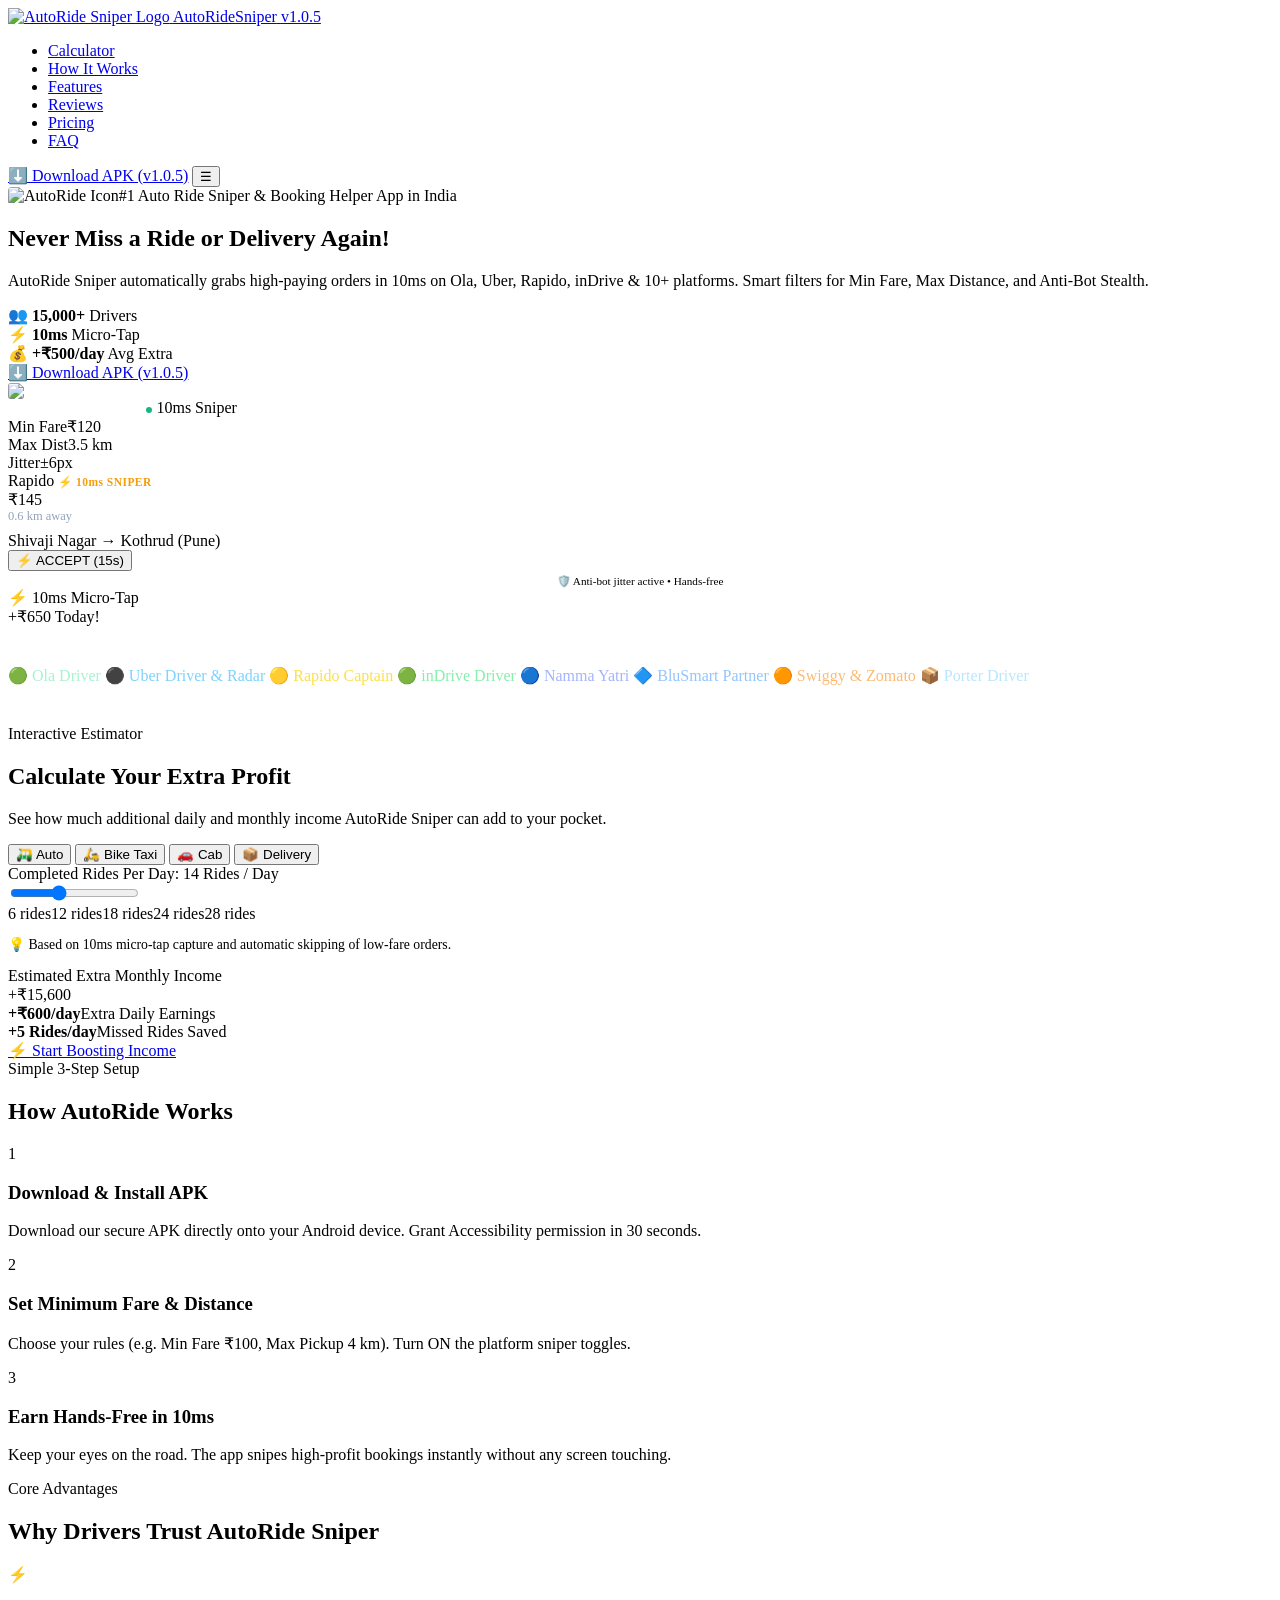
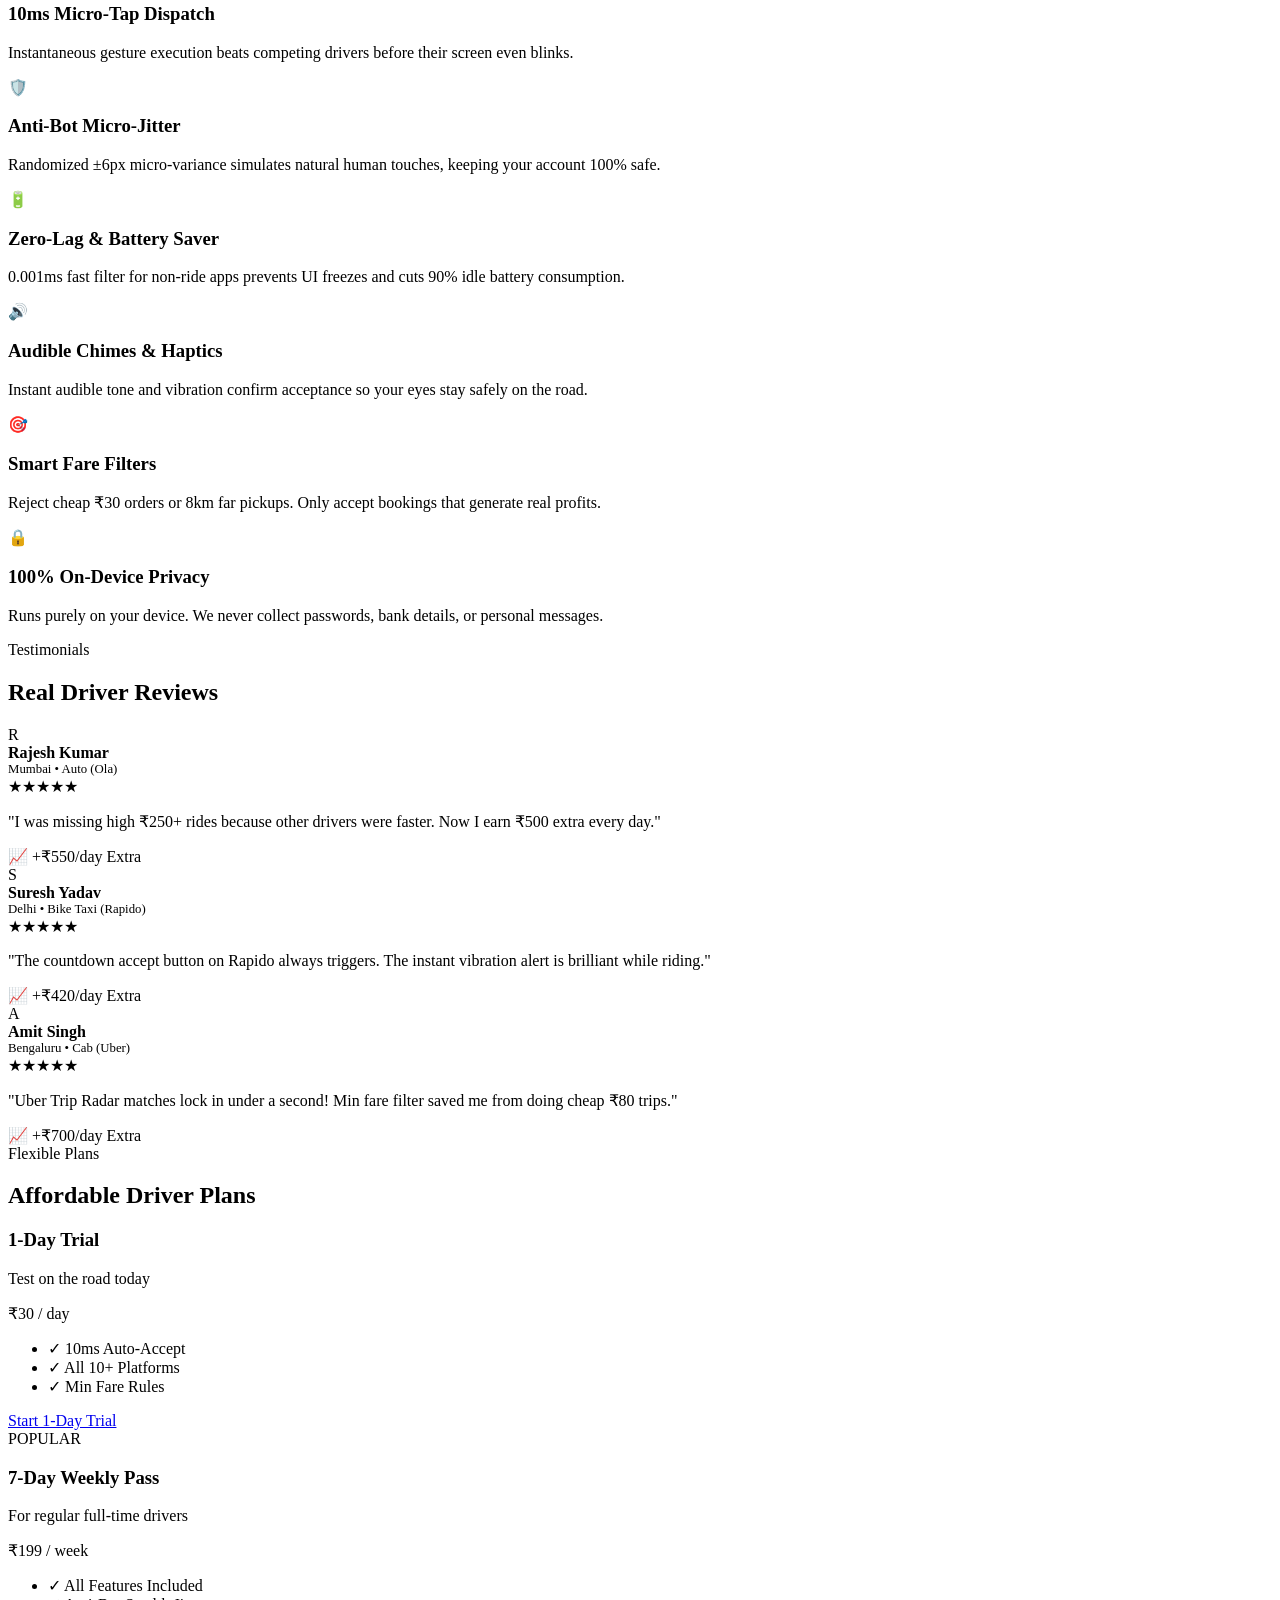
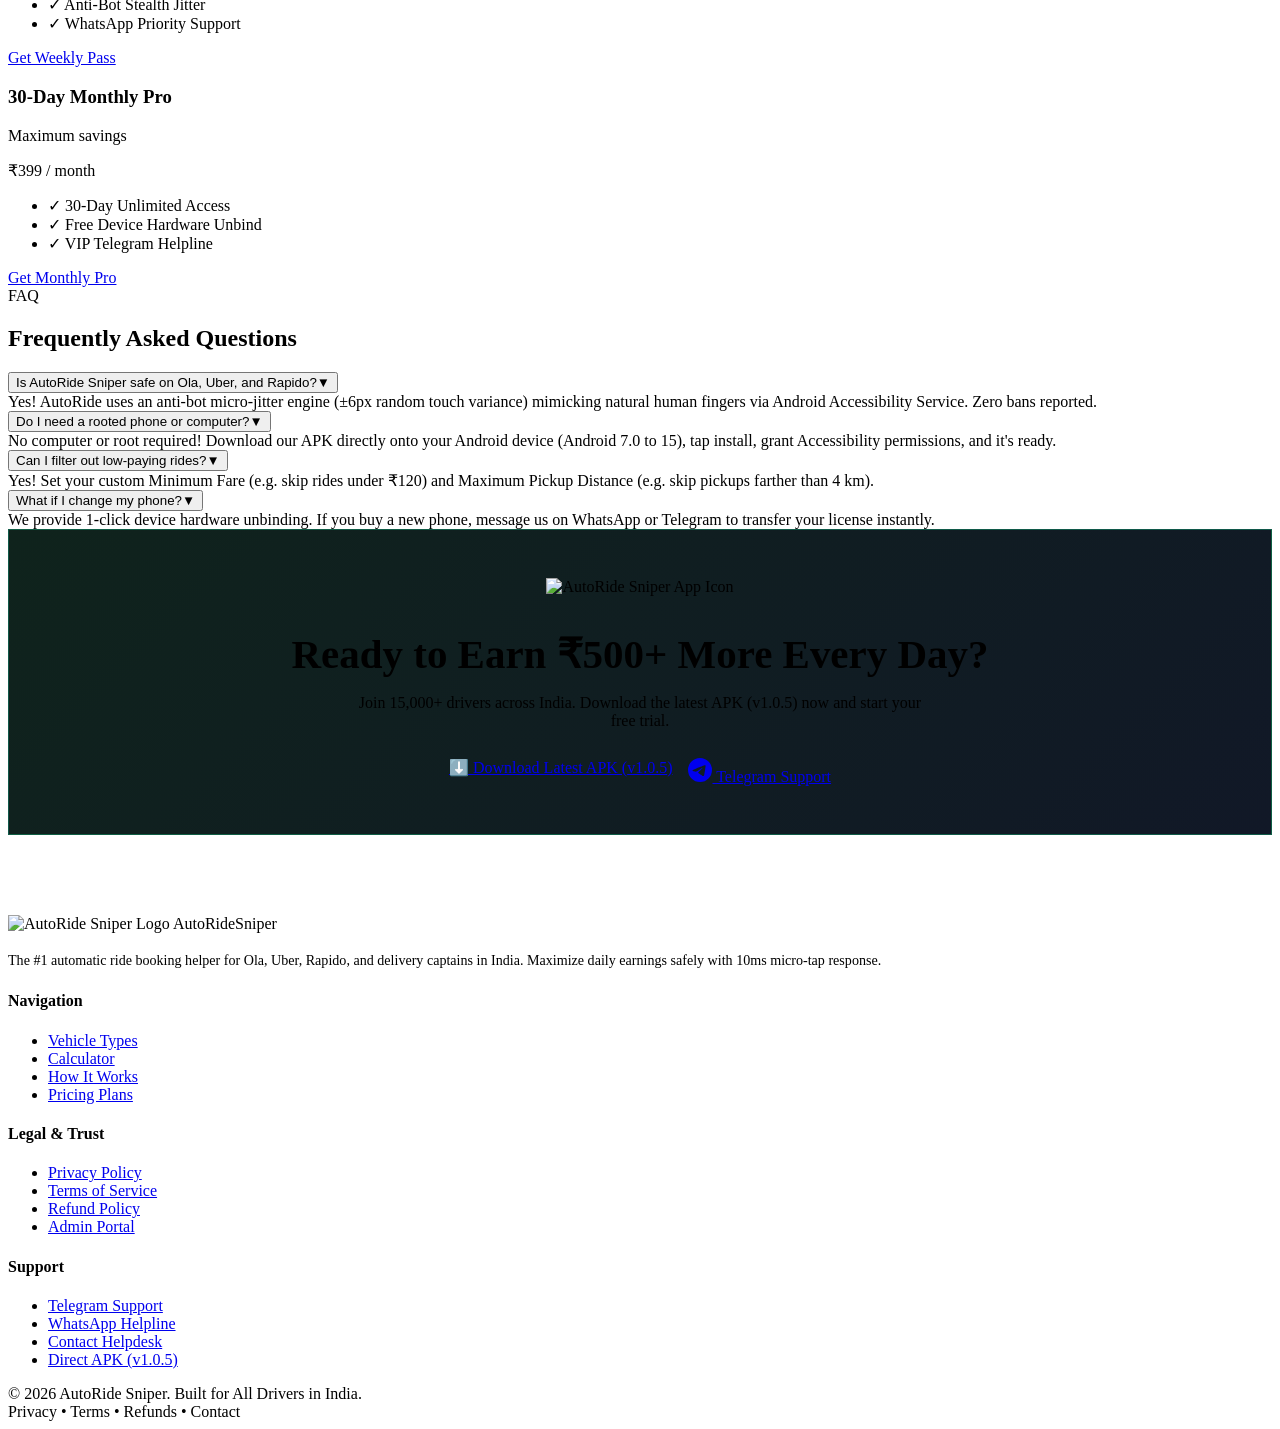
==== static/showcase/index.html @ 6e8ad530 "feat(web): add showcase website and pricing plans - Add Jinja2 template rendering for public pages -" ====
<!DOCTYPE html>
<html lang="en">
<head>
  <meta charset="UTF-8">
  <meta name="viewport" content="width=device-width, initial-scale=1.0">
  <title>AutoRide Sniper - #1 Automatic Ride Booking Accepter for Ola, Uber & Rapido Drivers</title>
  <meta name="description" content="Never miss a high-paying ride booking! AutoRide Sniper automatically accepts rides on Ola, Uber, Rapido, inDrive, Swiggy, Zomato & 10+ platforms with 10ms micro-tap speed and anti-bot stealth.">
  <link rel="icon" href="/logo.png" type="image/png">
  <link rel="stylesheet" href="/css/tokens.css">
  <link rel="stylesheet" href="/css/header.css">
  <link rel="stylesheet" href="/css/footer_faq.css">
  
  <link rel="stylesheet" href="/css/hero.css">
  <link rel="stylesheet" href="/css/mockup.css">
  <link rel="stylesheet" href="/css/sections.css">
  <link rel="stylesheet" href="/css/calculator.css">

</head>
<body>

  <!-- Sticky Glass Navbar (Single Source of Truth) -->
  <header class="site-header">
    <div class="container nav-container">
      <a href="/" class="brand-logo">
        <img src="/logo.png" alt="AutoRide Sniper Logo" class="brand-logo-img">
        <span class="brand-text">AutoRide<span style="color:var(--neon-mint)">Sniper</span></span>
        <span class="brand-badge js-latest-version">v1.0.5</span>
      </a>
      <ul class="nav-links">
        <li><a href="/#calculator" class="nav-link">Calculator</a></li>
        <li><a href="/#how-it-works" class="nav-link">How It Works</a></li>
        <li><a href="/#features" class="nav-link">Features</a></li>
        <li><a href="/#reviews" class="nav-link">Reviews</a></li>
        <li><a href="/pricing" class="nav-link">Pricing</a></li>
        <li><a href="/#faq" class="nav-link">FAQ</a></li>
      </ul>
      <div class="nav-actions">
        <a href="/api/v1/app/download-latest-apk" class="btn btn-primary" download>⬇️ Download APK (<span class="js-latest-version">v1.0.5</span>)</a>
        <button class="nav-toggle-btn" id="navToggleBtn" aria-label="Toggle Navigation">☰</button>
      </div>
    </div>
    <div id="mobileNavMenu" style="display:none; flex-direction:column; background:#0b0e17; padding:1.25rem 2rem; border-bottom:1px solid var(--border-subtle); gap:0.75rem;">
      <a href="/#calculator" class="nav-link">Calculator</a>
      <a href="/#how-it-works" class="nav-link">How It Works</a>
      <a href="/#features" class="nav-link">Features</a>
      <a href="/#reviews" class="nav-link">Reviews</a>
      <a href="/pricing" class="nav-link">Pricing</a>
      <a href="/#faq" class="nav-link">FAQ</a>
      <a href="/api/v1/app/download-latest-apk" class="btn btn-primary" style="text-align:center" download>⬇️ Download APK (<span class="js-latest-version">v1.0.5</span>)</a>
    </div>
  </header>

  <!-- Page Content -->
  
  <!-- Hero Section with Interactive Phone Simulator -->
  <section class="hero-section">
    <div class="container hero-grid">
      <div class="hero-content">
        <div class="hero-badge-pill"><img src="/logo.png" alt="AutoRide Icon" style="width:18px; height:18px; border-radius:4px;"><span class="pulse-dot"></span><span>#1 Auto Ride Sniper & Booking Helper App in India</span></div>
        <h1 class="hero-title">Never Miss a <span class="text-gradient-emerald">Ride or Delivery</span> Again!</h1>
        <p class="hero-description">AutoRide Sniper automatically grabs high-paying orders in 10ms on Ola, Uber, Rapido, inDrive & 10+ platforms. Smart filters for Min Fare, Max Distance, and Anti-Bot Stealth.</p>
        <div class="hero-stats-row">
          <div class="hero-stat-pill">👥 <strong>15,000+</strong> Drivers</div>
          <div class="hero-stat-pill">⚡ <strong>10ms</strong> Micro-Tap</div>
          <div class="hero-stat-pill">💰 <strong>+₹500/day</strong> Avg Extra</div>
        </div>
        <div class="hero-cta-group">
          <a href="/api/v1/app/download-latest-apk" class="btn btn-primary btn-lg" download>⬇️ Download APK (<span class="js-latest-version">v1.0.5</span>)</a>
          <!-- <a href="#simulator" class="btn btn-secondary btn-lg" id="btnLiveDemo">🎮 Test Simulator</a> -->
        </div>
      </div>

      <!-- Live Interactive Phone Mockup Simulator -->
      <div class="phone-mockup-wrapper" id="simulator">
        <div class="phone-mockup">
          <div class="phone-island"></div>
          <div class="phone-screen">
            <div class="mock-topbar">
              <span style="font-weight:700; color:#fff; display:inline-flex; align-items:center; gap:6px;">
                <img src="/logo.png" alt="AutoRide" style="width:16px; height:16px; border-radius:3px;">
                AutoRide Active
              </span>
              <span class="mock-status-pill"><span style="width:6px; height:6px; border-radius:50%; background:#10b981; display:inline-block;"></span> 10ms Sniper</span>
            </div>

            <div class="mock-rule-chips">
              <div class="mock-chip">Min Fare<span>₹120</span></div>
              <div class="mock-chip">Max Dist<span>3.5 km</span></div>
              <div class="mock-chip">Jitter<span>±6px</span></div>
            </div>

            <div class="mock-offer-card">
              <div class="mock-offer-header">
                <span class="mock-plat-badge" id="mockPlatBadge">Rapido</span>
                <span style="font-size:0.72rem; color:#f59e0b; font-weight:700; letter-spacing:0.04em;">⚡ 10ms SNIPER</span>
              </div>
              <div class="mock-fare-val" id="mockFareVal">₹145</div>
              <div style="font-size:0.78rem; color:#94a3b8; margin-bottom:8px;" id="mockDistVal">0.6 km away</div>
              <div class="mock-route" id="mockRouteText">Shivaji Nagar → Kothrud (Pune)</div>
              <button class="mock-accept-btn" id="mockAcceptBtn">⚡ ACCEPT (15s)</button>
            </div>

            <div style="text-align:center; font-size:0.7rem; color:var(--text-muted); padding-top:4px;">
              🛡️ Anti-bot jitter active • Hands-free
            </div>
          </div>

          <!-- Floating Badges -->
          <div class="floating-badge float-top-right">
            <span>⚡ 10ms Micro-Tap</span>
          </div>
          <div class="floating-badge float-bottom-left">
            <span id="todayExtraGain">+₹650 Today!</span>
          </div>
        </div>
      </div>
    </div>
  </section>

  <!-- Supported Platforms Strip -->
  <section class="section section-alt" id="vehicles" style="padding: 2.5rem 0;">
    <div class="container">
      <div class="platform-pills-row">
        <span class="plat-pill" style="border-color:#10b981; color:#a7f3d0">🟢 Ola Driver</span>
        <span class="plat-pill" style="border-color:#38bdf8; color:#7dd3fc">⚫ Uber Driver & Radar</span>
        <span class="plat-pill" style="border-color:#fbbf24; color:#fde047">🟡 Rapido Captain</span>
        <span class="plat-pill" style="border-color:#4ade80; color:#86efac">🟢 inDrive Driver</span>
        <span class="plat-pill" style="border-color:#818cf8; color:#a5b4fc">🔵 Namma Yatri</span>
        <span class="plat-pill" style="border-color:#60a5fa; color:#93c5fd">🔷 BluSmart Partner</span>
        <span class="plat-pill" style="border-color:#fb923c; color:#fdba74">🟠 Swiggy & Zomato</span>
        <span class="plat-pill" style="border-color:#38bdf8; color:#bae6fd">📦 Porter Driver</span>
      </div>
    </div>
  </section>

  <!-- Interactive Earnings Calculator -->
  <section class="section" id="calculator">
    <div class="container">
      <div class="section-header">
        <span class="section-tag">Interactive Estimator</span>
        <h2 class="section-title">Calculate Your <span class="text-gradient-amber">Extra Profit</span></h2>
        <p class="section-subtitle">See how much additional daily and monthly income AutoRide Sniper can add to your pocket.</p>
      </div>
      <div class="calculator-card">
        <div class="calc-grid">
          <div>
            <div class="calc-tabs">
              <button class="calc-tab active" data-vehicle="auto">🛺 Auto</button>
              <button class="calc-tab" data-vehicle="bike">🛵 Bike Taxi</button>
              <button class="calc-tab" data-vehicle="cab">🚗 Cab</button>
              <button class="calc-tab" data-vehicle="delivery">📦 Delivery</button>
            </div>
            <div class="calc-slider-group">
              <div class="calc-slider-header">
                <span>Completed Rides Per Day:</span>
                <span class="calc-slider-val" id="ridesCountVal">14 Rides / Day</span>
              </div>
              <input type="range" min="6" max="28" value="14" step="1" class="calc-slider" id="ridesSlider">
              <div class="calc-ticks">
                <span>6 rides</span><span>12 rides</span><span>18 rides</span><span>24 rides</span><span>28 rides</span>
              </div>
            </div>
            <p style="font-size:0.86rem; color:var(--text-muted)">💡 Based on 10ms micro-tap capture and automatic skipping of low-fare orders.</p>
          </div>
          <div class="calc-results-box">
            <div class="calc-gain-label">Estimated Extra Monthly Income</div>
            <div class="calc-gain-big" id="calcMonthlyGain">+₹15,600</div>
            <div class="calc-gain-stats">
              <div class="calc-stat-item"><strong id="calcDailyGain">+₹600/day</strong><span>Extra Daily Earnings</span></div>
              <div class="calc-stat-item"><strong id="calcMissedSaved">+5 Rides/day</strong><span>Missed Rides Saved</span></div>
            </div>
            <a href="/api/v1/app/download-latest-apk" class="btn btn-primary" style="width:100%" download>⚡ Start Boosting Income</a>
          </div>
        </div>
      </div>
    </div>
  </section>

  <!-- How It Works -->
  <section class="section section-alt" id="how-it-works">
    <div class="container">
      <div class="section-header"><span class="section-tag">Simple 3-Step Setup</span><h2 class="section-title">How AutoRide <span class="text-gradient-emerald">Works</span></h2></div>
      <div class="steps-grid">
        <div class="step-card"><div class="step-number">1</div><h3>Download & Install APK</h3><p>Download our secure APK directly onto your Android device. Grant Accessibility permission in 30 seconds.</p></div>
        <div class="step-card"><div class="step-number">2</div><h3>Set Minimum Fare & Distance</h3><p>Choose your rules (e.g. Min Fare ₹100, Max Pickup 4 km). Turn ON the platform sniper toggles.</p></div>
        <div class="step-card"><div class="step-number">3</div><h3>Earn Hands-Free in 10ms</h3><p>Keep your eyes on the road. The app snipes high-profit bookings instantly without any screen touching.</p></div>
      </div>
    </div>
  </section>

  <!-- Core Features Grid -->
  <section class="section" id="features">
    <div class="container">
      <div class="section-header"><span class="section-tag">Core Advantages</span><h2 class="section-title">Why Drivers Trust <span class="text-gradient-emerald">AutoRide Sniper</span></h2></div>
      <div class="features-grid">
        <div class="feature-card"><div class="feature-icon-box">⚡</div><h3 class="feature-title">10ms Micro-Tap Dispatch</h3><p>Instantaneous gesture execution beats competing drivers before their screen even blinks.</p></div>
        <div class="feature-card"><div class="feature-icon-box">🛡️</div><h3 class="feature-title">Anti-Bot Micro-Jitter</h3><p>Randomized ±6px micro-variance simulates natural human touches, keeping your account 100% safe.</p></div>
        <div class="feature-card"><div class="feature-icon-box">🔋</div><h3 class="feature-title">Zero-Lag & Battery Saver</h3><p>0.001ms fast filter for non-ride apps prevents UI freezes and cuts 90% idle battery consumption.</p></div>
        <div class="feature-card"><div class="feature-icon-box">🔊</div><h3 class="feature-title">Audible Chimes & Haptics</h3><p>Instant audible tone and vibration confirm acceptance so your eyes stay safely on the road.</p></div>
        <div class="feature-card"><div class="feature-icon-box">🎯</div><h3 class="feature-title">Smart Fare Filters</h3><p>Reject cheap ₹30 orders or 8km far pickups. Only accept bookings that generate real profits.</p></div>
        <div class="feature-card"><div class="feature-icon-box">🔒</div><h3 class="feature-title">100% On-Device Privacy</h3><p>Runs purely on your device. We never collect passwords, bank details, or personal messages.</p></div>
      </div>
    </div>
  </section>

  <!-- Real Driver Reviews -->
  <section class="section section-alt" id="reviews">
    <div class="container">
      <div class="section-header"><span class="section-tag">Testimonials</span><h2 class="section-title">Real Driver <span class="text-gradient-emerald">Reviews</span></h2></div>
      <div class="reviews-grid">
        <div class="review-card"><div><div class="review-header"><div class="review-avatar">R</div><div><strong>Rajesh Kumar</strong><div style="font-size:0.8rem; color:var(--text-muted)">Mumbai • Auto (Ola)</div></div></div><div class="review-stars">★★★★★</div><p class="review-quote">"I was missing high ₹250+ rides because other drivers were faster. Now I earn ₹500 extra every day."</p></div><div class="review-gain-tag">📈 +₹550/day Extra</div></div>
        <div class="review-card"><div><div class="review-header"><div class="review-avatar">S</div><div><strong>Suresh Yadav</strong><div style="font-size:0.8rem; color:var(--text-muted)">Delhi • Bike Taxi (Rapido)</div></div></div><div class="review-stars">★★★★★</div><p class="review-quote">"The countdown accept button on Rapido always triggers. The instant vibration alert is brilliant while riding."</p></div><div class="review-gain-tag">📈 +₹420/day Extra</div></div>
        <div class="review-card"><div><div class="review-header"><div class="review-avatar">A</div><div><strong>Amit Singh</strong><div style="font-size:0.8rem; color:var(--text-muted)">Bengaluru • Cab (Uber)</div></div></div><div class="review-stars">★★★★★</div><p class="review-quote">"Uber Trip Radar matches lock in under a second! Min fare filter saved me from doing cheap ₹80 trips."</p></div><div class="review-gain-tag">📈 +₹700/day Extra</div></div>
      </div>
    </div>
  </section>

  <!-- Pricing Plans (Hydrated dynamically from backend) -->
  <section class="section" id="pricing">
    <div class="container">
      <div class="section-header"><span class="section-tag">Flexible Plans</span><h2 class="section-title">Affordable <span class="text-gradient-amber">Driver Plans</span></h2></div>
      <div class="pricing-grid js-pricing-grid">
        <div class="pricing-card"><h3>1-Day Trial</h3><p>Test on the road today</p><div class="pricing-price">₹30 <span>/ day</span></div><ul class="pricing-features"><li><span class="check">✓</span> 10ms Auto-Accept</li><li><span class="check">✓</span> All 10+ Platforms</li><li><span class="check">✓</span> Min Fare Rules</li></ul><a href="/api/v1/app/download-latest-apk" class="btn btn-secondary" download>Start 1-Day Trial</a></div>
        <div class="pricing-card featured"><span class="pricing-badge">POPULAR</span><h3>7-Day Weekly Pass</h3><p>For regular full-time drivers</p><div class="pricing-price">₹199 <span>/ week</span></div><ul class="pricing-features"><li><span class="check">✓</span> All Features Included</li><li><span class="check">✓</span> Anti-Bot Stealth Jitter</li><li><span class="check">✓</span> WhatsApp Priority Support</li></ul><a href="/api/v1/app/download-latest-apk" class="btn btn-primary" download>Get Weekly Pass</a></div>
        <div class="pricing-card"><h3>30-Day Monthly Pro</h3><p>Maximum savings</p><div class="pricing-price">₹399 <span>/ month</span></div><ul class="pricing-features"><li><span class="check">✓</span> 30-Day Unlimited Access</li><li><span class="check">✓</span> Free Device Hardware Unbind</li><li><span class="check">✓</span> VIP Telegram Helpline</li></ul><a href="/api/v1/app/download-latest-apk" class="btn btn-secondary" download>Get Monthly Pro</a></div>
      </div>
    </div>
  </section>

  <!-- FAQ Accordion -->
  <section class="section section-alt" id="faq">
    <div class="container">
      <div class="section-header"><span class="section-tag">FAQ</span><h2 class="section-title">Frequently Asked <span class="text-gradient-emerald">Questions</span></h2></div>
      <div class="faq-accordion">
        <div class="faq-item open"><button class="faq-question"><span>Is AutoRide Sniper safe on Ola, Uber, and Rapido?</span><span class="icon">▼</span></button><div class="faq-answer">Yes! AutoRide uses an anti-bot micro-jitter engine (±6px random touch variance) mimicking natural human fingers via Android Accessibility Service. Zero bans reported.</div></div>
        <div class="faq-item"><button class="faq-question"><span>Do I need a rooted phone or computer?</span><span class="icon">▼</span></button><div class="faq-answer">No computer or root required! Download our APK directly onto your Android device (Android 7.0 to 15), tap install, grant Accessibility permissions, and it's ready.</div></div>
        <div class="faq-item"><button class="faq-question"><span>Can I filter out low-paying rides?</span><span class="icon">▼</span></button><div class="faq-answer">Yes! Set your custom Minimum Fare (e.g. skip rides under ₹120) and Maximum Pickup Distance (e.g. skip pickups farther than 4 km).</div></div>
        <div class="faq-item"><button class="faq-question"><span>What if I change my phone?</span><span class="icon">▼</span></button><div class="faq-answer">We provide 1-click device hardware unbinding. If you buy a new phone, message us on WhatsApp or Telegram to transfer your license instantly.</div></div>
      </div>
    </div>
  </section>

  <!-- CTA Banner -->
  <section class="section" style="padding-bottom: 5rem;">
    <div class="container">
      <div style="background:linear-gradient(135deg, #0f231c 0%, #111827 100%); border:1px solid rgba(16,185,129,0.4); border-radius:var(--radius-xl); padding:3rem 2rem; text-align:center;">
        <img src="/logo.png" alt="AutoRide Sniper App Icon" class="cta-app-icon">
        <h2 style="font-size:clamp(1.8rem, 3.2vw, 2.6rem); margin-bottom:1rem;">Ready to Earn <span class="text-gradient-emerald">₹500+ More</span> Every Day?</h2>
        <p style="color:var(--text-secondary); max-width:580px; margin:0 auto 1.75rem;">Join 15,000+ drivers across India. Download the latest APK (<span class="js-latest-version">v1.0.5</span>) now and start your free trial.</p>
        <div style="display:flex; justify-content:center; gap:1rem; flex-wrap:wrap;">
          <a href="/api/v1/app/download-latest-apk" class="btn btn-primary btn-lg" download>⬇️ Download Latest APK (<span class="js-latest-version">v1.0.5</span>)</a>
          <a href="https://t.me/auto_ride_accepter" target="_blank" class="btn btn-secondary btn-lg"><svg xmlns="http://www.w3.org/2000/svg" width="24" height="24" fill="currentColor" class="bi bi-telegram" viewBox="0 0 16 16">
  <path d="M16 8A8 8 0 1 1 0 8a8 8 0 0 1 16 0M8.287 5.906q-1.168.486-4.666 2.01-.567.225-.595.442c-.03.243.275.339.69.47l.175.055c.408.133.958.288 1.243.294q.39.01.868-.32 3.269-2.206 3.374-2.23c.05-.012.12-.026.166.016s.042.12.037.141c-.03.129-1.227 1.241-1.846 1.817-.193.18-.33.307-.358.336a8 8 0 0 1-.188.186c-.38.366-.664.64.015 1.088.327.216.589.393.85.571.284.194.568.387.936.629q.14.092.27.187c.331.236.63.448.997.414.214-.02.435-.22.547-.82.265-1.417.786-4.486.906-5.751a1.4 1.4 0 0 0-.013-.315.34.34 0 0 0-.114-.217.53.53 0 0 0-.31-.093c-.3.005-.763.166-2.984 1.09"/>
</svg> Telegram Support</a>
        </div>
      </div>
    </div>
  </section>


  <!-- Unified Footer -->
  <footer class="site-footer">
    <div class="container">
      <div class="footer-grid">
        <div class="footer-col">
          <div class="brand-logo" style="margin-bottom:1rem;">
            <img src="/logo.png" alt="AutoRide Sniper Logo" class="brand-logo-img">
            <span class="brand-text">AutoRide<span style="color:var(--neon-mint)">Sniper</span></span>
          </div>
          <p style="font-size:0.88rem; color:var(--text-muted); line-height:1.6;">The #1 automatic ride booking helper for Ola, Uber, Rapido, and delivery captains in India. Maximize daily earnings safely with 10ms micro-tap response.</p>
        </div>
        <div class="footer-col">
          <h4>Navigation</h4>
          <ul class="footer-links">
            <li><a href="/#vehicles">Vehicle Types</a></li>
            <li><a href="/#calculator">Calculator</a></li>
            <li><a href="/#how-it-works">How It Works</a></li>
            <li><a href="/pricing">Pricing Plans</a></li>
          </ul>
        </div>
        <div class="footer-col">
          <h4>Legal & Trust</h4>
          <ul class="footer-links">
            <li><a href="/privacy">Privacy Policy</a></li>
            <li><a href="/terms">Terms of Service</a></li>
            <li><a href="/refund">Refund Policy</a></li>
            <li><a href="/admin">Admin Portal</a></li>
          </ul>
        </div>
        <div class="footer-col">
          <h4>Support</h4>
          <ul class="footer-links">
            <li><a href="https://t.me/auto_ride_accepter" target="_blank">Telegram Support</a></li>
            <li><a href="https://wa.me/918371976797" target="_blank">WhatsApp Helpline</a></li>
            <li><a href="/contact">Contact Helpdesk</a></li>
            <li><a href="/api/v1/app/download-latest-apk" download>Direct APK (<span class="js-latest-version">v1.0.5</span>)</a></li>
          </ul>
        </div>
      </div>
      <div class="footer-bottom">
        <div>© 2026 AutoRide Sniper. Built for All Drivers in India.</div>
        <div><a href="/privacy" style="color:var(--text-muted); text-decoration:none;">Privacy</a> • <a href="/terms" style="color:var(--text-muted); text-decoration:none;">Terms</a> • <a href="/refund" style="color:var(--text-muted); text-decoration:none;">Refunds</a> • <a href="/contact" style="color:var(--text-muted); text-decoration:none;">Contact</a></div>
      </div>
    </div>
  </footer>

  <script src="/js/main.js"></script>
  
  <script src="/js/simulator.js"></script>
  <script src="/js/calculator.js"></script>

</body>
</html>
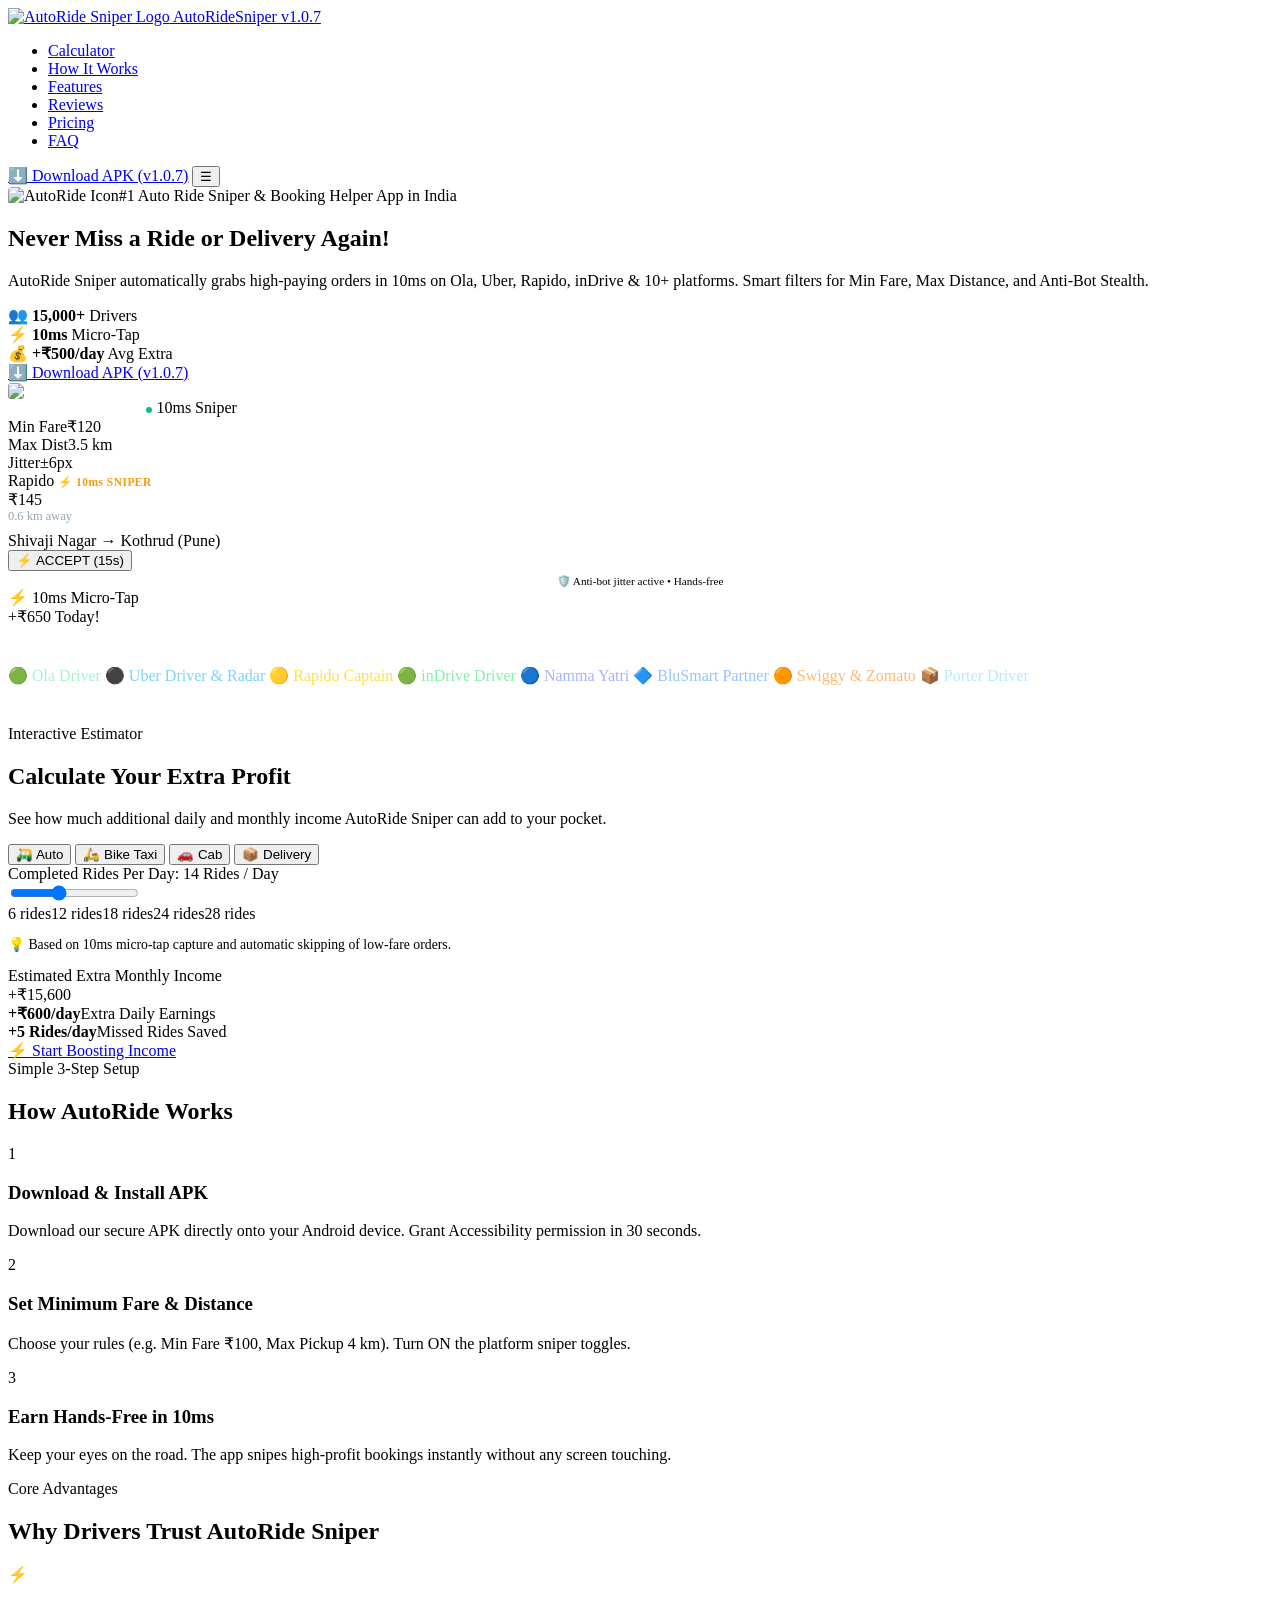
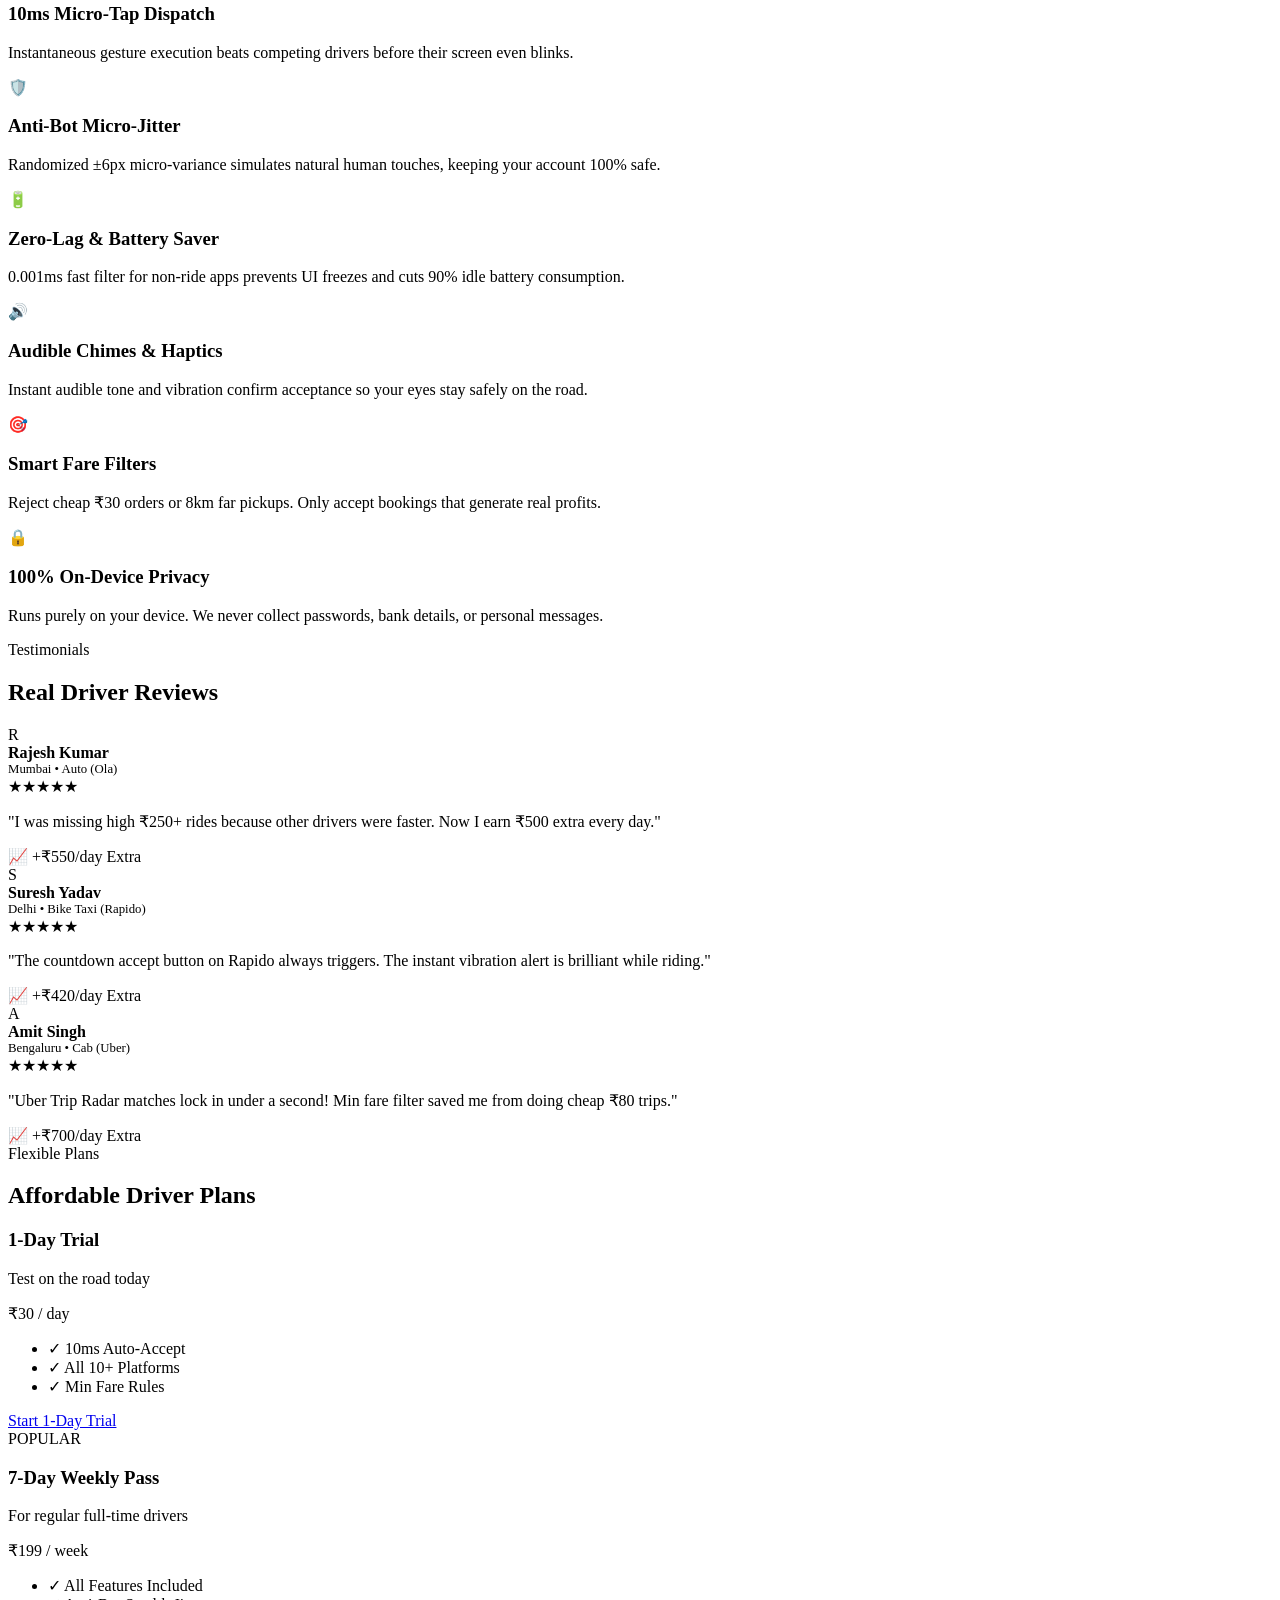
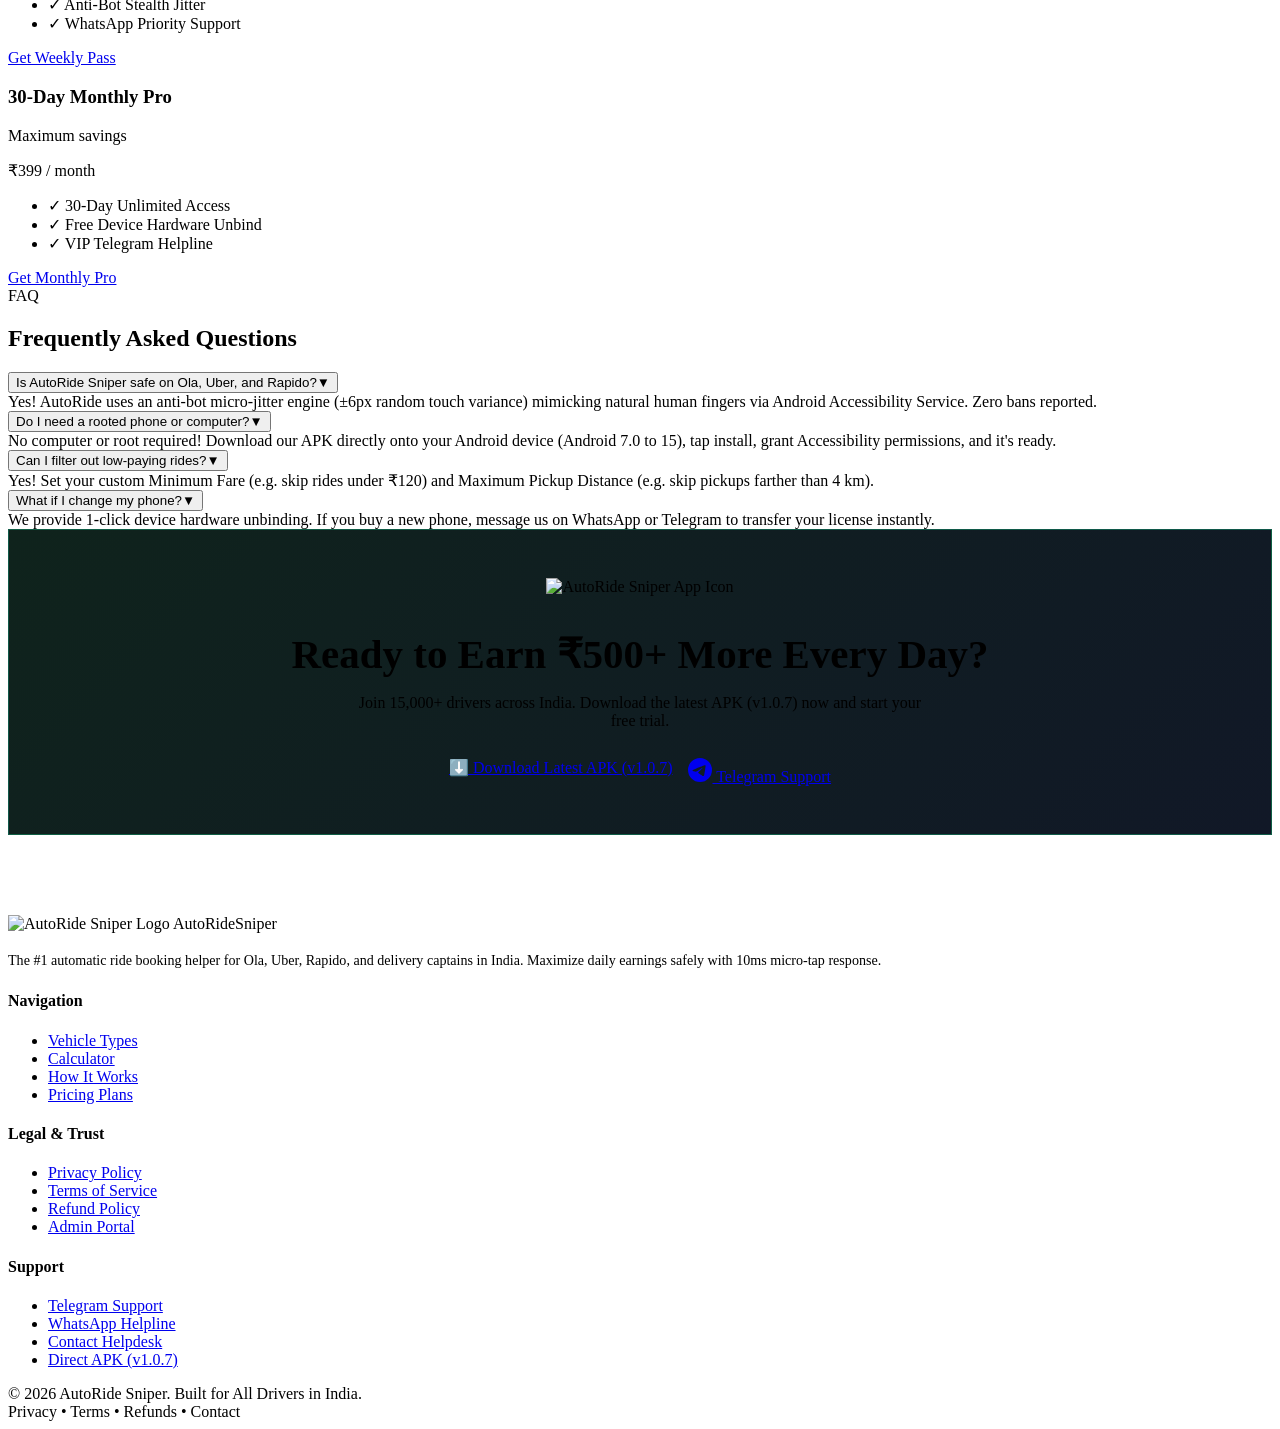
==== commit da29805c: "feat(api): enhance ride logging and telemetry visualization Implement support for distinguishing bet" ====
--- a/static/showcase/index.html
+++ b/static/showcase/index.html
@@ -24,7 +24,7 @@
       <a href="/" class="brand-logo">
         <img src="/logo.png" alt="AutoRide Sniper Logo" class="brand-logo-img">
         <span class="brand-text">AutoRide<span style="color:var(--neon-mint)">Sniper</span></span>
-        <span class="brand-badge js-latest-version">v1.0.5</span>
+        <span class="brand-badge js-latest-version">v1.0.7</span>
       </a>
       <ul class="nav-links">
         <li><a href="/#calculator" class="nav-link">Calculator</a></li>
@@ -35,7 +35,7 @@
         <li><a href="/#faq" class="nav-link">FAQ</a></li>
       </ul>
       <div class="nav-actions">
-        <a href="/api/v1/app/download-latest-apk" class="btn btn-primary" download>⬇️ Download APK (<span class="js-latest-version">v1.0.5</span>)</a>
+        <a href="/api/v1/app/download-latest-apk" class="btn btn-primary" download>⬇️ Download APK (<span class="js-latest-version">v1.0.7</span>)</a>
         <button class="nav-toggle-btn" id="navToggleBtn" aria-label="Toggle Navigation">☰</button>
       </div>
     </div>
@@ -46,7 +46,7 @@
       <a href="/#reviews" class="nav-link">Reviews</a>
       <a href="/pricing" class="nav-link">Pricing</a>
       <a href="/#faq" class="nav-link">FAQ</a>
-      <a href="/api/v1/app/download-latest-apk" class="btn btn-primary" style="text-align:center" download>⬇️ Download APK (<span class="js-latest-version">v1.0.5</span>)</a>
+      <a href="/api/v1/app/download-latest-apk" class="btn btn-primary" style="text-align:center" download>⬇️ Download APK (<span class="js-latest-version">v1.0.7</span>)</a>
     </div>
   </header>
 
@@ -65,7 +65,7 @@
           <div class="hero-stat-pill">💰 <strong>+₹500/day</strong> Avg Extra</div>
         </div>
         <div class="hero-cta-group">
-          <a href="/api/v1/app/download-latest-apk" class="btn btn-primary btn-lg" download>⬇️ Download APK (<span class="js-latest-version">v1.0.5</span>)</a>
+          <a href="/api/v1/app/download-latest-apk" class="btn btn-primary btn-lg" download>⬇️ Download APK (<span class="js-latest-version">v1.0.7</span>)</a>
           <!-- <a href="#simulator" class="btn btn-secondary btn-lg" id="btnLiveDemo">🎮 Test Simulator</a> -->
         </div>
       </div>
@@ -246,9 +246,9 @@
       <div style="background:linear-gradient(135deg, #0f231c 0%, #111827 100%); border:1px solid rgba(16,185,129,0.4); border-radius:var(--radius-xl); padding:3rem 2rem; text-align:center;">
         <img src="/logo.png" alt="AutoRide Sniper App Icon" class="cta-app-icon">
         <h2 style="font-size:clamp(1.8rem, 3.2vw, 2.6rem); margin-bottom:1rem;">Ready to Earn <span class="text-gradient-emerald">₹500+ More</span> Every Day?</h2>
-        <p style="color:var(--text-secondary); max-width:580px; margin:0 auto 1.75rem;">Join 15,000+ drivers across India. Download the latest APK (<span class="js-latest-version">v1.0.5</span>) now and start your free trial.</p>
+        <p style="color:var(--text-secondary); max-width:580px; margin:0 auto 1.75rem;">Join 15,000+ drivers across India. Download the latest APK (<span class="js-latest-version">v1.0.7</span>) now and start your free trial.</p>
         <div style="display:flex; justify-content:center; gap:1rem; flex-wrap:wrap;">
-          <a href="/api/v1/app/download-latest-apk" class="btn btn-primary btn-lg" download>⬇️ Download Latest APK (<span class="js-latest-version">v1.0.5</span>)</a>
+          <a href="/api/v1/app/download-latest-apk" class="btn btn-primary btn-lg" download>⬇️ Download Latest APK (<span class="js-latest-version">v1.0.7</span>)</a>
           <a href="https://t.me/auto_ride_accepter" target="_blank" class="btn btn-secondary btn-lg"><svg xmlns="http://www.w3.org/2000/svg" width="24" height="24" fill="currentColor" class="bi bi-telegram" viewBox="0 0 16 16">
   <path d="M16 8A8 8 0 1 1 0 8a8 8 0 0 1 16 0M8.287 5.906q-1.168.486-4.666 2.01-.567.225-.595.442c-.03.243.275.339.69.47l.175.055c.408.133.958.288 1.243.294q.39.01.868-.32 3.269-2.206 3.374-2.23c.05-.012.12-.026.166.016s.042.12.037.141c-.03.129-1.227 1.241-1.846 1.817-.193.18-.33.307-.358.336a8 8 0 0 1-.188.186c-.38.366-.664.64.015 1.088.327.216.589.393.85.571.284.194.568.387.936.629q.14.092.27.187c.331.236.63.448.997.414.214-.02.435-.22.547-.82.265-1.417.786-4.486.906-5.751a1.4 1.4 0 0 0-.013-.315.34.34 0 0 0-.114-.217.53.53 0 0 0-.31-.093c-.3.005-.763.166-2.984 1.09"/>
 </svg> Telegram Support</a>
@@ -293,7 +293,7 @@
             <li><a href="https://t.me/auto_ride_accepter" target="_blank">Telegram Support</a></li>
             <li><a href="https://wa.me/918371976797" target="_blank">WhatsApp Helpline</a></li>
             <li><a href="/contact">Contact Helpdesk</a></li>
-            <li><a href="/api/v1/app/download-latest-apk" download>Direct APK (<span class="js-latest-version">v1.0.5</span>)</a></li>
+            <li><a href="/api/v1/app/download-latest-apk" download>Direct APK (<span class="js-latest-version">v1.0.7</span>)</a></li>
           </ul>
         </div>
       </div>
